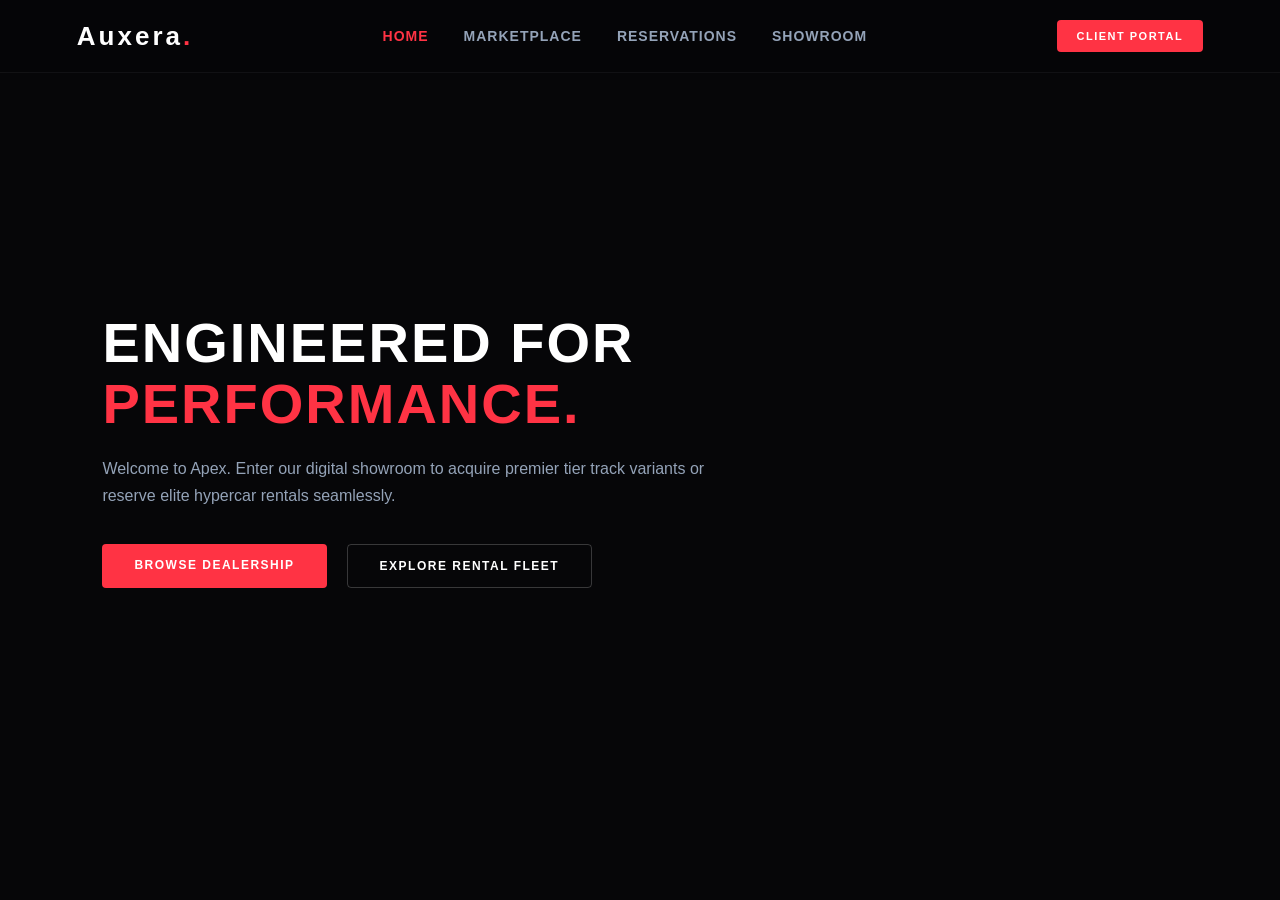
==== index.html @ 913006af "first commit" ====
<!DOCTYPE html>
<html lang="en">
<head>
    <meta charset="UTF-8">
    <meta name="viewport" content="width=device-width, initial-scale=1.0">
    <title>AUXERA AUTOMOTIVE</title>
    <!-- Linking our global styling stylesheet -->
    <link rel="stylesheet" href="style.css">
</head>
<body>

    <!-- 1. PERSISTENT GLASS NAVIGATION BAR -->
    <nav class="car-nav">
        <div class="logo">Auxera<span>.</span></div>
        
        <ul class="nav-links">
            <li><a href="index.html" class="active">Home</a></li>
            <li><a href="marketplace.html">Marketplace</a></li>
            <li><a href="booking.html">Reservations</a></li>
            <li><a href="contact.html">Showroom</a></li>
        </ul>

        <!-- Dynamic Auth Button controlled by our JS gatekeeper -->
        <div class="nav-actions">
            <button id="navAuthBtn" class="btn-premium btn-small" onclick="openAuthModal()">Client Portal</button>
        </div>
    </nav>

    <!-- 2. HIGH-IMPACT SPLIT HERO SECTION -->
    <header class="hero-section">
        <div class="hero-overlay"></div>
        <div class="hero-content">
            <h1>ENGINEERED FOR <br><span>PERFORMANCE.</span></h1>
            <p>Welcome to Apex. Enter our digital showroom to acquire premier tier track variants or reserve elite hypercar rentals seamlessly.</p>
            
            <div class="hero-buttons">
                <!-- Directs user to the Marketplace section -->
                <a href="marketplace.html?mode=buy" class="btn-premium">Browse Dealership</a>
                <!-- Directs user to the Rental section on the same page -->
                <a href="marketplace.html?mode=rent" class="btn-premium btn-outline">Explore Rental Fleet</a>
            </div>
        </div>
    </header>

    <!-- 3. PREMIUM AUTHENTICATION MODAL (Hidden by default, triggered on action) -->
    <div id="authModal" class="modal-overlay">
        <div class="auth-card">
            <button class="close-modal-btn" onclick="closeAuthModal()">&times;</button>
            
            <!-- Login State -->
            <div id="loginFormContainer">
                <h2>Access the Fleet</h2>
                <p>Log in to your premium profile to initiate bookings.</p>
                <form class="auth-form" onsubmit="handleAuthSubmit(event, 'login')">
                    <div class="input-group">
                        <label>Email Address</label>
                        <input type="email" id="loginEmail" required placeholder="name@luxury.com">
                    </div>
                    <div class="input-group">
                        <label>Password</label>
                        <input type="password" id="loginPassword" required placeholder="••••••••">
                    </div>
                    <button type="submit" class="btn-premium" style="width: 100%; margin-top: 10px;">Secure Login</button>
                </form>
                <p class="auth-switch">New to the showroom? <a href="#" onclick="toggleAuthMode()">Create an Account</a></p>
            </div>

            <!-- Signup State -->
            <div id="signupFormContainer" style="display: none;">
                <h2>Join the Club</h2>
                <p>Create an account to unlock test drives and custom rentals.</p>
                <form class="auth-form" onsubmit="handleAuthSubmit(event, 'signup')">
                    <div class="input-group">
                        <label>Full Name</label>
                        <input type="text" id="signupName" required placeholder="John Doe">
                    </div>
                    <div class="input-group">
                        <label>Email Address</label>
                        <input type="email" id="signupEmail" required placeholder="name@luxury.com">
                    </div>
                    <div class="input-group">
                        <label>Create Password</label>
                        <input type="password" id="signupPassword" required placeholder="••••••••">
                    </div>
                    <button type="submit" class="btn-premium" style="width: 100%; margin-top: 10px;">Register Account</button>
                </form>
                <p class="auth-switch">Already a member? <a href="#" onclick="toggleAuthMode()">Log In Instead</a></p>
            </div>
        </div>
    </div>

    <!-- Connecting our master application logic file -->
    <script src="app.js"></script>
</body>
</html>
---- style.css ----
/* Core Reset & Fonts */
* {
    margin: 0;
    padding: 0;
    box-sizing: border-box;
    font-family: 'Segoe UI', Roboto, sans-serif;
}

body {
    background-color: #060608;
    color: #e2e8f0;
    overflow-x: hidden;
}

/* 1. Glassmorphism Navigation Styling */
.car-nav {
    display: flex;
    justify-content: space-between;
    align-items: center;
    padding: 20px 6%;
    background: rgba(6, 6, 8, 0.8);
    border-bottom: 1px solid rgba(255, 255, 255, 0.05);
    position: fixed;
    width: 100%;
    top: 0;
    left: 0;
    z-index: 1000;
    backdrop-filter: blur(15px);
}

.logo {
    font-size: 26px;
    font-weight: 900;
    letter-spacing: 3px;
    color: #ffffff;
}

.logo span {
    color: #ff3344; /* Electric Crimson Red */
}

.nav-links {
    display: flex;
    gap: 35px;
    list-style: none;
}

.nav-links a {
    color: #94a3b8;
    text-decoration: none;
    font-weight: 600;
    font-size: 14px;
    text-transform: uppercase;
    letter-spacing: 1px;
    transition: all 0.3s ease;
}

.nav-links a:hover, .nav-links a.active {
    color: #ff3344;
}

/* 2. Premium Hero Showroom Panel */
.hero-section {
    position: relative;
    height: 100vh;
    width: 100vw;
    display: flex;
    align-items: center;
    padding: 0 8%;
    /* High quality dark luxury carbon supercar backdrop background image */
    background: url('https://images.unsplash.com/photo-1614162692292-7ac56d7f7f1e?q=80&w=2070&auto=format&fit=crop') center/cover no-repeat;
}

.hero-overlay {
    position: absolute;
    top: 0;
    left: 0;
    width: 100%;
    height: 100%;
    background: linear-gradient(90deg, #060608 25%, rgba(6, 6, 8, 0.4) 100%);
    z-index: 1;
}

.hero-content {
    position: relative;
    z-index: 2;
    max-width: 650px;
}

.hero-content h1 {
    font-size: 56px;
    font-weight: 900;
    line-height: 1.1;
    letter-spacing: 2px;
    color: #ffffff;
    margin-bottom: 20px;
}

.hero-content h1 span {
    color: #ff3344;
}

.hero-content p {
    font-size: 16px;
    color: #94a3b8;
    margin-bottom: 35px;
    line-height: 1.7;
}

/* Buttons UI Layout */
.hero-buttons {
    display: flex;
    gap: 20px;
}

.btn-premium {
    padding: 14px 32px;
    background: #ff3344;
    color: #ffffff;
    text-decoration: none;
    font-weight: 700;
    text-transform: uppercase;
    font-size: 12px;
    letter-spacing: 1.5px;
    border-radius: 4px;
    border: none;
    cursor: pointer;
    transition: all 0.3s cubic-bezier(0.16, 1, 0.3, 1);
}

.btn-premium:hover {
    background: #e02232;
    box-shadow: 0 0 25px rgba(255, 51, 68, 0.4);
    transform: translateY(-2px);
}

.btn-small {
    padding: 10px 20px;
    font-size: 11px;
}

.btn-outline {
    background: transparent;
    border: 1px solid rgba(255, 255, 255, 0.2);
    color: #ffffff;
}

.btn-outline:hover {
    background: #ffffff;
    color: #060608;
    border-color: #ffffff;
    box-shadow: 0 0 25px rgba(255, 255, 255, 0.2);
}

/* 3. Authentication Modal UI Glass Box styles */
.modal-overlay {
    position: fixed;
    top: 0;
    left: 0;
    width: 100%;
    height: 100%;
    background: rgba(3, 3, 4, 0.85);
    backdrop-filter: blur(15px);
    display: none;
    justify-content: center;
    align-items: center;
    z-index: 2000;
}

.auth-card {
    background: rgba(20, 20, 25, 0.7);
    border: 1px solid rgba(255, 255, 255, 0.05);
    border-radius: 8px;
    padding: 45px;
    width: 100%;
    max-width: 440px;
    position: relative;
    box-shadow: 0 20px 50px rgba(0,0,0,0.6);
}

.close-modal-btn {
    position: absolute;
    top: 20px;
    right: 25px;
    background: transparent;
    border: none;
    color: #64748b;
    font-size: 32px;
    cursor: pointer;
}

.close-modal-btn:hover { color: #ff3344; }
.auth-card h2 { color: #fff; font-size: 26px; margin-bottom: 8px; letter-spacing: 1px;}
.auth-card p { color: #64748b; font-size: 14px; margin-bottom: 30px; }
.auth-form { display: flex; flex-direction: column; gap: 22px; }
.input-group { display: flex; flex-direction: column; gap: 8px; text-align: left; }
.input-group label { color: #94a3b8; font-size: 12px; font-weight: 700; text-transform: uppercase; letter-spacing: 1px;}
.input-group input { width: 100%; padding: 14px; background: #0c0c0e; border: 1px solid rgba(255,255,255,0.08); color: #fff; border-radius: 4px; font-size: 14px;}
.input-group input:focus { outline: none; border-color: #ff3344; box-shadow: 0 0 10px rgba(255,51,68,0.1); }
.auth-switch { margin-top: 25px; font-size: 13px; color: #64748b; text-align: center;}
.auth-switch a { color: #ff3344; text-decoration: none; font-weight: 600; }
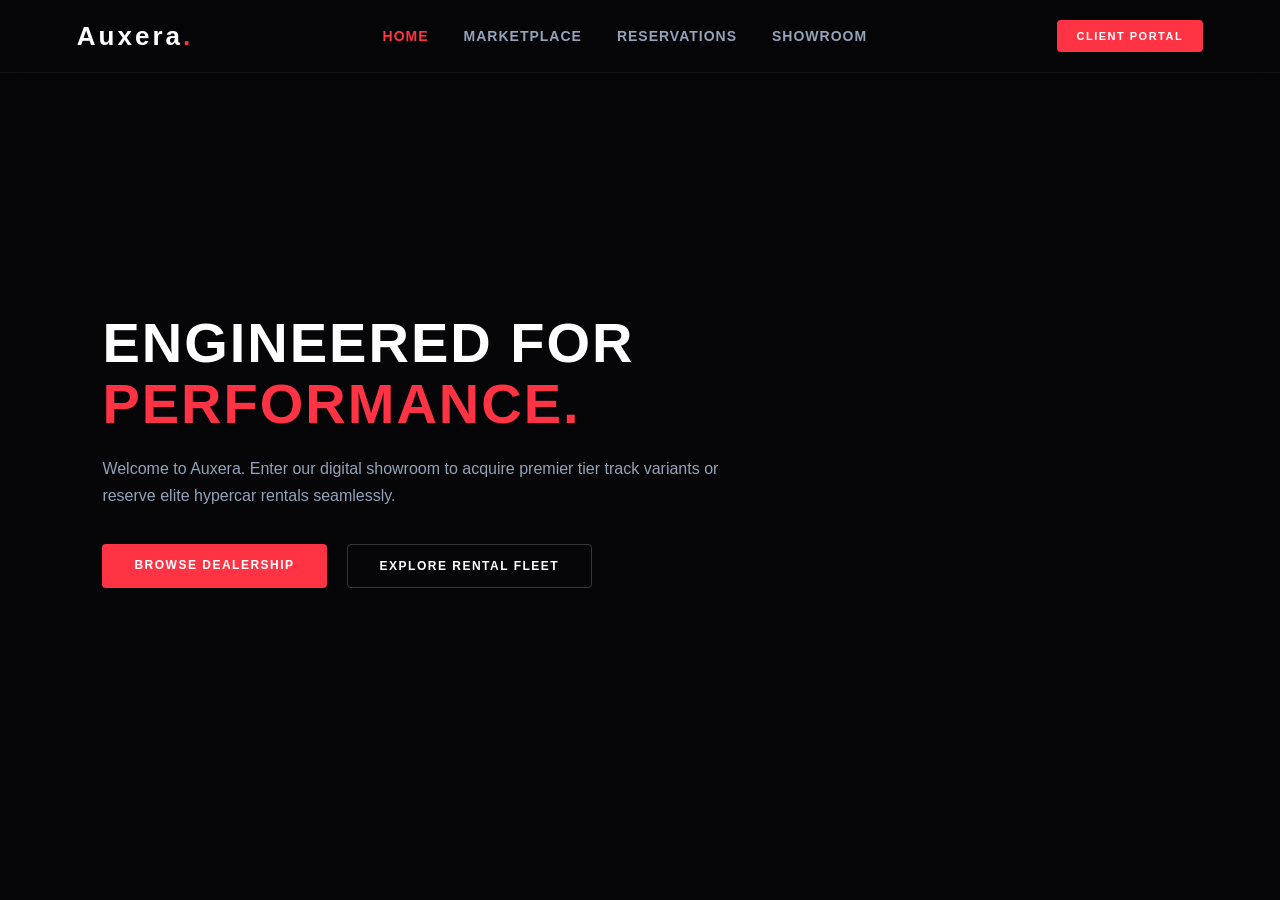
==== commit 746e5670: "update home page" ====
--- a/index.html
+++ b/index.html
@@ -23,6 +23,7 @@
         <!-- Dynamic Auth Button controlled by our JS gatekeeper -->
         <div class="nav-actions">
             <button id="navAuthBtn" class="btn-premium btn-small" onclick="openAuthModal()">Client Portal</button>
+            
         </div>
     </nav>
 
@@ -31,7 +32,7 @@
         <div class="hero-overlay"></div>
         <div class="hero-content">
             <h1>ENGINEERED FOR <br><span>PERFORMANCE.</span></h1>
-            <p>Welcome to Apex. Enter our digital showroom to acquire premier tier track variants or reserve elite hypercar rentals seamlessly.</p>
+            <p>Welcome to Auxera. Enter our digital showroom to acquire premier tier track variants or reserve elite hypercar rentals seamlessly.</p>
             
             <div class="hero-buttons">
                 <!-- Directs user to the Marketplace section -->
@@ -65,6 +66,7 @@
                 <p class="auth-switch">New to the showroom? <a href="#" onclick="toggleAuthMode()">Create an Account</a></p>
             </div>
 
+
             <!-- Signup State -->
             <div id="signupFormContainer" style="display: none;">
                 <h2>Join the Club</h2>
@@ -90,6 +92,6 @@
     </div>
 
     <!-- Connecting our master application logic file -->
-    <script src="app.js"></script>
+    <script src="script.js"></script>
 </body>
 </html>
--- a/style.css
+++ b/style.css
@@ -1,4 +1,4 @@
-/* Core Reset & Fonts */
+
 * {
     margin: 0;
     padding: 0;
@@ -12,7 +12,6 @@
     overflow-x: hidden;
 }
 
-/* 1. Glassmorphism Navigation Styling */
 .car-nav {
     display: flex;
     justify-content: space-between;
@@ -59,7 +58,6 @@
     color: #ff3344;
 }
 
-/* 2. Premium Hero Showroom Panel */
 .hero-section {
     position: relative;
     height: 100vh;
@@ -107,7 +105,6 @@
     line-height: 1.7;
 }
 
-/* Buttons UI Layout */
 .hero-buttons {
     display: flex;
     gap: 20px;
@@ -152,7 +149,28 @@
     box-shadow: 0 0 25px rgba(255, 255, 255, 0.2);
 }
 
-/* 3. Authentication Modal UI Glass Box styles */
+@media (max-width: 480px) {
+    .car-container {
+        padding: 15px;
+    }
+    .hero-section h1 {
+        font-size: 28px !important; 
+        line-height: 1.2;
+    }
+    .hero-section p {
+        font-size: 14px;
+    }
+}
+
+@media (min-width: 481px) and (max-width: 1024px) {
+    .car-container {
+        padding: 30px;
+    }
+    .hero-section h1 {
+        font-size: 48px !important;
+    }
+}
+
 .modal-overlay {
     position: fixed;
     top: 0;
@@ -189,6 +207,508 @@
     cursor: pointer;
 }
 
+.market-header {
+    text-align: center;
+    margin-bottom: 50px;
+    margin-top: 40px;
+}
+
+.market-header h2 {
+    font-size: 36px;
+    font-weight: 800;
+    letter-spacing: 1px;
+    color: #fff;
+}
+
+.showroom-tabs {
+    display: inline-flex;
+    background: #111115;
+    padding: 6px;
+    border-radius: 6px;
+    margin-top: 30px;
+    border: 1px solid rgba(255, 255, 255, 0.05);
+}
+
+.tab-btn {
+    padding: 12px 30px;
+    background: transparent;
+    border: none;
+    color: #94a3b8;
+    font-weight: 700;
+    cursor: pointer;
+    text-transform: uppercase;
+    font-size: 12px;
+    letter-spacing: 1px;
+    border-radius: 4px;
+    transition: all 0.3s ease;
+}
+
+.tab-btn.active {
+    background: #ff3344;
+    color: #fff;
+    box-shadow: 0 4px 15px rgba(255, 51, 68, 0.2);
+}
+
+.fleet-grid {
+    display: grid;
+    grid-template-columns: repeat(auto-fill, minmax(340px, 1fr));
+    gap: 30px;
+}
+
+.car-card {
+    background: #111115;
+    border: 1px solid rgba(255, 255, 255, 0.03);
+    border-radius: 6px;
+    overflow: hidden;
+    transition: all 0.3s cubic-bezier(0.16, 1, 0.3, 1);
+}
+
+.car-card:hover {
+    transform: translateY(-8px);
+    border-color: rgba(255, 51, 68, 0.3);
+    box-shadow: 0 15px 40px rgba(0, 0, 0, 0.6);
+}
+
+.car-img-wrapper {
+    height: 220px;
+    width: 100%;
+    overflow: hidden;
+}
+
+.filter-panel {
+    display: flex;
+    gap: 20px;
+    margin-bottom: 40px;
+    background: #111115;
+    padding: 20px;
+    border-radius: 6px;
+    border: 1px solid rgba(255, 255, 255, 0.03);
+}
+
+.search-box { flex: 2; }
+.dropdown-box { flex: 1; }
+
+.filter-panel input, .filter-panel select {
+    width: 100%;
+    padding: 14px;
+    background: #060608;
+    border: 1px solid rgba(255,255,255,0.08);
+    color: #fff;
+    border-radius: 4px;
+    font-size: 14px;
+}
+
+.filter-panel input:focus, .filter-panel select:focus {
+    outline: none;
+    border-color: #ff3344;
+}
+
+.car-img-wrapper { position: relative; }
+
+.category-badge {
+    position: absolute;
+    top: 15px;
+    left: 15px;
+    padding: 5px 12px;
+    font-size: 11px;
+    font-weight: 800;
+    border-radius: 4px;
+    z-index: 10;
+    letter-spacing: 0.5px;
+}
+
+
+@media (max-width: 480px) {
+    .search-filter-bar {
+        flex-direction: column !important;
+        gap: 12px;
+    }
+    .search-filter-bar input,
+    .search-filter-bar select {
+        width: 100% !important;
+    }
+    .car-grid {
+        grid-template-columns: 1fr !important; 
+        gap: 15px;
+    }
+}
+
+@media (min-width: 481px) and (max-width: 1024px) {
+    .search-filter-bar {
+        gap: 15px;
+    }
+    .car-grid {
+        grid-template-columns: repeat(2, 1fr) !important; 
+        gap: 20px;
+    }
+}
+
+.badge-new { background: #3b82f6; color: #fff; }
+.badge-used { background: #eab308; color: #000; }
+.badge-electric { background: #10b981; color: #fff; }
+
+.no-results {
+    grid-column: 1 / -1;
+    text-align: center;
+    color: #64748b;
+    padding: 60px 0;
+    font-size: 16px;
+}
+
+.car-img-wrapper img {
+    width: 100%;
+    height: 100%;
+    object-fit: cover;
+    transition: transform 0.5s ease;
+}
+
+.car-card:hover .car-img-wrapper img {
+    transform: scale(1.05);
+}
+
+.car-info {
+    padding: 25px;
+}
+
+.car-info h3 {
+    font-size: 20px;
+    color: #fff;
+    margin-bottom: 10px;
+}
+
+.car-container {
+    width: 85%;
+    max-width: 1200px;
+    margin: 0 auto;
+    padding-top: 140px;
+    padding-bottom: 80px;
+}
+
+.car-specs {
+    display: flex;
+    gap: 15px;
+    color: #64748b;
+    font-size: 13px;
+    margin-bottom: 20px;
+    border-bottom: 1px solid rgba(255,255,255,0.05);
+    padding-bottom: 15px;
+}
+
+.car-price-row {
+    display: flex;
+    justify-content: space-between;
+    align-items: center;
+}
+
+.car-price {
+    font-size: 22px;
+    font-weight: 800;
+    color: #fff;
+}
+
+.car-price span {
+    font-size: 13px;
+    color: #64748b;
+    font-weight: 400;
+}
+
+.booking-workspace {
+    display: flex;
+    gap: 40px;
+    align-items: flex-start;
+    margin-top: 20px;
+}
+
+.booking-card {
+    flex: 2;
+    background: #111115;
+    padding: 40px;
+    border-radius: 6px;
+    border: 1px solid rgba(255, 255, 255, 0.03);
+}
+
+.summary-card {
+    flex: 1;
+    background: #0c0c0f;
+    padding: 35px;
+    border-radius: 6px;
+    border: 1px solid rgba(255, 255, 255, 0.01);
+    position: sticky;
+    top: 140px; 
+}
+
+.booking-card h3, .summary-card h3 {
+    font-size: 20px;
+    color: #fff;
+    margin-bottom: 25px;
+    letter-spacing: 0.5px;
+}
+
+@media (max-width: 480px) {
+    .booking-workspace {
+        flex-direction: column !important;
+    }
+    .booking-card, .summary-card {
+        width: 100% !important;
+        padding: 20px !important;
+    }
+    .input-row {
+        flex-direction: column !important;
+        gap: 0;
+    }
+}
+
+
+@media (min-width: 481px) and (max-width: 1024px) {
+    .booking-workspace {
+        flex-direction: column !important; 
+        gap: 30px;
+    }
+    .booking-card, .summary-card {
+        width: 100% !important;
+    }
+}
+
+
+.input-row {
+    display: flex;
+    gap: 20px;
+}
+
+.input-row .input-group {
+    flex: 1;
+}
+
+
+.booking-card input, .booking-card select {
+    width: 100%;
+    padding: 14px;
+    background: #060608;
+    border: 1px solid rgba(255, 255, 255, 0.08);
+    color: #fff;
+    border-radius: 4px;
+    font-size: 14px;
+    margin-top: 8px;
+}
+
+.booking-card input:focus, .booking-card select:focus {
+    outline: none;
+    border-color: #ff3344;
+}
+
+.clearance-badge {
+    padding: 10px 15px;
+    border-radius: 4px;
+    font-size: 13px;
+    font-weight: 600;
+    text-align: center;
+}
+
+.status-active {
+    background: rgba(16, 185, 129, 0.1);
+    color: #10b981;
+    border: 1px solid rgba(16, 185, 129, 0.2);
+}
+
+.summary-divider {
+    border: 0;
+    border-top: 1px solid rgba(255, 255, 255, 0.05);
+    margin: 25px 0;
+}
+
+.summary-card h4 {
+    color: #64748b;
+    font-size: 12px;
+    text-transform: uppercase;
+    letter-spacing: 1px;
+    margin-bottom: 15px;
+}
+
+.receipt-row {
+    display: flex;
+    justify-content: space-between;
+    font-size: 14px;
+    color: #fff;
+    margin-bottom: 12px;
+}
+
+.highlight-text {
+    color: #ff3344;
+    font-weight: 700;
+    font-size: 12px;
+    letter-spacing: 0.5px;
+}
+
+.premium-notice {
+    background: #111115;
+    padding: 20px;
+    border-radius: 4px;
+    margin-top: 30px;
+    border-left: 3px solid #ff3344;
+}
+
+.premium-notice h5 {
+    color: #fff;
+    font-size: 13px;
+    margin-bottom: 6px;
+}
+
+.premium-notice p {
+    color: #64748b;
+    font-size: 12px;
+    line-height: 1.6;
+}
+
+@media (max-width: 480px) {
+    .contact-workspace {
+        flex-direction: column !important;
+    }
+    .contact-card, .details-card {
+        width: 100% !important;
+        padding: 20px !important;
+    }
+}
+
+
+@media (min-width: 481px) and (max-width: 1024px) {
+    .contact-workspace {
+        flex-direction: column !important;
+        gap: 30px;
+    }
+    .contact-card, .details-card {
+        width: 100% !important;
+    }
+}
+
+@media (max-width: 992px) {
+    .booking-workspace {
+        flex-direction: column;
+    }
+    .summary-card {
+        width: 100%;
+        position: static;
+    }
+}
+
+.contact-workspace {
+    display: flex;
+    gap: 40px;
+    align-items: flex-start;
+    margin-top: 20px;
+}
+
+.contact-card {
+    flex: 3;
+    background: #111115;
+    padding: 40px;
+    border-radius: 6px;
+    border: 1px solid rgba(255, 255, 255, 0.03);
+}
+
+.details-card {
+    flex: 2;
+    background: #0c0c0f;
+    padding: 35px;
+    border-radius: 6px;
+    border: 1px solid rgba(255, 255, 255, 0.01);
+}
+
+.contact-card h3 {
+    font-size: 20px;
+    color: #fff;
+    margin-bottom: 25px;
+    letter-spacing: 0.5px;
+}
+
+.contact-card textarea {
+    width: 100%;
+    padding: 14px;
+    background: #060608;
+    border: 1px solid rgba(255, 255, 255, 0.08);
+    color: #fff;
+    border-radius: 4px;
+    font-size: 14px;
+    margin-top: 8px;
+    resize: none;
+    font-family: inherit;
+}
+
+.contact-card textarea:focus {
+    outline: none;
+    border-color: #ff3344;
+}
+
+.info-block h4 {
+    color: #fff;
+    font-size: 15px;
+    margin-bottom: 12px;
+    letter-spacing: 0.5px;
+}
+
+.info-block p {
+    color: #64748b;
+    font-size: 14px;
+    line-height: 1.6;
+}
+
+.hours-row {
+    display: flex;
+    justify-content: space-between;
+    font-size: 14px;
+    color: #64748b;
+    margin-bottom: 10px;
+}
+
+.hours-row span:last-child {
+    color: #fff;
+}
+
+.hours-row .highlight-text {
+    color: #ff3344 !important;
+    font-weight: 700;
+}
+
+@media (max-width: 480px) {
+    .car-nav {
+        padding: 15px !important;
+        flex-direction: column !important;
+        gap: 12px;
+    }
+    .nav-links {
+        flex-direction: row !important;
+        flex-wrap: wrap;
+        justify-content: center;
+        gap: 12px;
+    }
+    .nav-links a {
+        font-size: 12px;
+    }
+    .nav-actions {
+        width: 100%;
+    }
+    .nav-actions .btn-premium {
+        width: 100% !important;
+    }
+}
+
+@media (min-width: 481px) and (max-width: 1024px) {
+    .car-nav {
+        padding: 20px 40px !important;
+    }
+    .nav-links gap {
+        gap: 20px;
+    }
+}
+
+@media (max-width: 992px) {
+    .contact-workspace {
+        flex-direction: column;
+    }
+    .details-card {
+        width: 100%;
+    }
+}
+
 .close-modal-btn:hover { color: #ff3344; }
 .auth-card h2 { color: #fff; font-size: 26px; margin-bottom: 8px; letter-spacing: 1px;}
 .auth-card p { color: #64748b; font-size: 14px; margin-bottom: 30px; }
@@ -198,4 +718,5 @@
 .input-group input { width: 100%; padding: 14px; background: #0c0c0e; border: 1px solid rgba(255,255,255,0.08); color: #fff; border-radius: 4px; font-size: 14px;}
 .input-group input:focus { outline: none; border-color: #ff3344; box-shadow: 0 0 10px rgba(255,51,68,0.1); }
 .auth-switch { margin-top: 25px; font-size: 13px; color: #64748b; text-align: center;}
-.auth-switch a { color: #ff3344; text-decoration: none; font-weight: 600; }+.auth-switch a { color: #ff3344; text-decoration: none; font-weight: 600; }
+
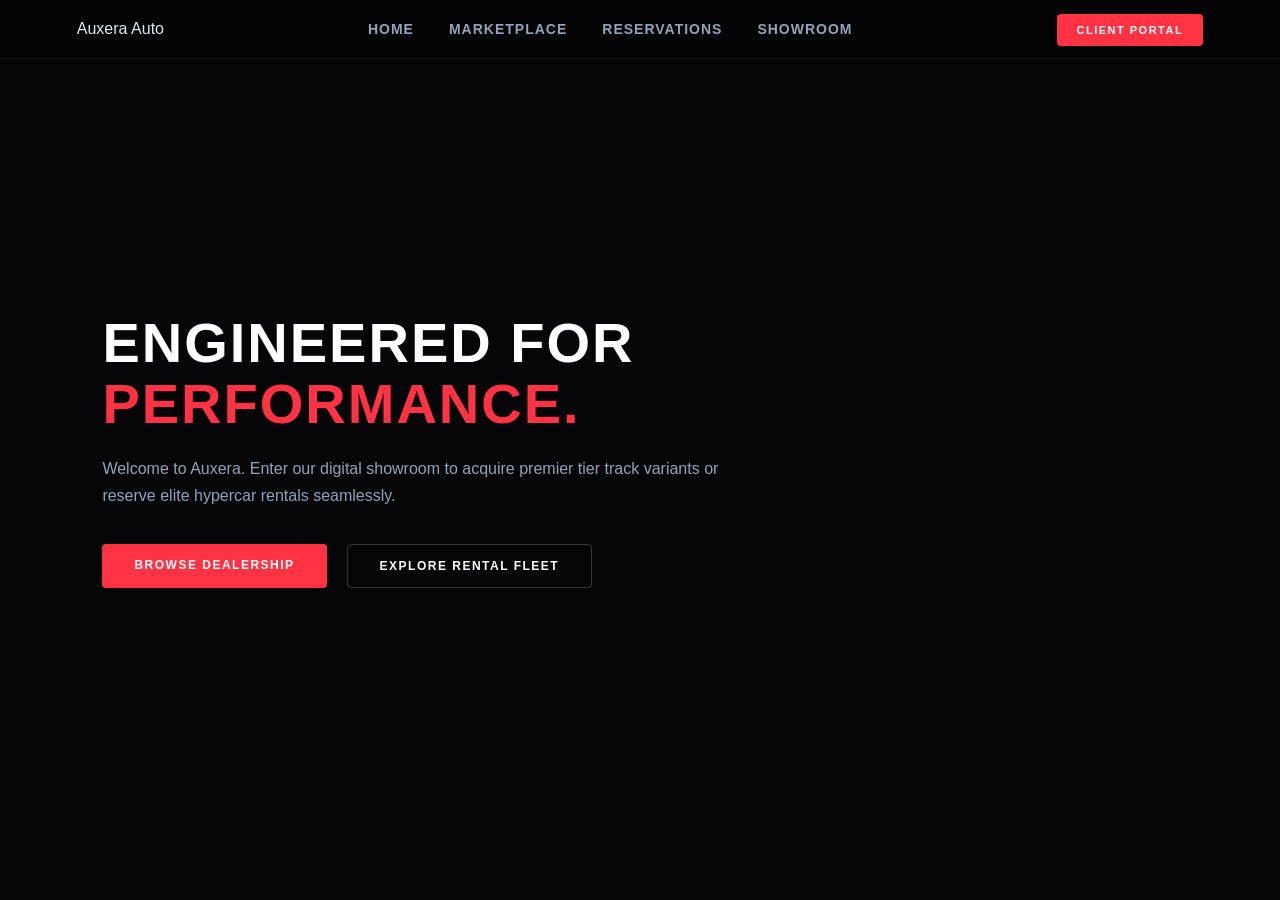
==== commit 84ff8385: "added hambuger" ====
--- a/index.html
+++ b/index.html
@@ -8,24 +8,26 @@
     <link rel="stylesheet" href="style.css">
 </head>
 <body>
+<nav class="car-nav">
+  <div class="nav-logo">Auxera Auto</div>
+  
+  <button class="menu-toggle" id="menuToggle" aria-label="Toggle navigation">
+    <span class="bar"></span>
+    <span class="bar"></span>
+    <span class="bar"></span>
+  </button>
 
-    <!-- 1. PERSISTENT GLASS NAVIGATION BAR -->
-    <nav class="car-nav">
-        <div class="logo">Auxera<span>.</span></div>
-        
-        <ul class="nav-links">
-            <li><a href="index.html" class="active">Home</a></li>
-            <li><a href="marketplace.html">Marketplace</a></li>
-            <li><a href="booking.html">Reservations</a></li>
-            <li><a href="contact.html">Showroom</a></li>
-        </ul>
-
-        <!-- Dynamic Auth Button controlled by our JS gatekeeper -->
-        <div class="nav-actions">
-            <button id="navAuthBtn" class="btn-premium btn-small" onclick="openAuthModal()">Client Portal</button>
-            
-        </div>
-    </nav>
+  <div class="nav-links" id="navLinks">
+    <a href="index.html">Home</a>
+    <a href="marketplace.html">Marketplace</a>
+    <a href="booking.html">Reservations</a>
+    <a href="contact.html">Showroom</a>
+  </div>
+  
+  <div class="nav-actions">
+    <a href="#" class="btn-premium btn-small" onclick="openAuthModal()">Client Portal</a>
+  </div>
+</nav>
 
     <!-- 2. HIGH-IMPACT SPLIT HERO SECTION -->
     <header class="hero-section">
--- a/style.css
+++ b/style.css
@@ -25,6 +25,51 @@
     left: 0;
     z-index: 1000;
     backdrop-filter: blur(15px);
+}
+
+/* --- Desktop Default Styles --- */
+.menu-toggle {
+    display: none; /* Hidden on laptops/desktops */
+    flex-direction: column;
+    justify-content: space-between;
+    width: 30px;
+    height: 21px;
+    background: transparent;
+    border: none;
+    cursor: pointer;
+    z-index: 1001;
+}
+
+.menu-toggle .bar {
+    height: 3px;
+    width: 100%;
+    background-color: #ffffff; /* Matches your premium aesthetic */
+    transition: all 0.3s ease;
+}
+
+/* --- Universal Mobile Breakpoint Override --- */
+@media (max-width: 768px) {
+    .menu-toggle {
+        display: flex; /* Revealed on smartphones & tablets */
+    }
+
+    .nav-links {
+        display: none; /* Hidden by default on mobile until toggled */
+        position: absolute;
+        top: 70px;
+        left: 0;
+        width: 100%;
+        background-color: #0b0b0b; /* Dark luxury fallback background */
+        flex-direction: column !important;
+        padding: 20px 0;
+        text-align: center;
+        border-bottom: 1px solid #1a1a1a;
+    }
+
+    /* Active utility class injected via JavaScript */
+    .nav-links.active {
+        display: flex !important;
+    }
 }
 
 .logo {
@@ -93,6 +138,19 @@
     color: #ffffff;
     margin-bottom: 20px;
 }
+
+
+.close-modal-btn:hover { color: #ff3344; }
+.auth-card h2 { color: #fff; font-size: 26px; margin-bottom: 8px; letter-spacing: 1px;}
+.auth-card p { color: #64748b; font-size: 14px; margin-bottom: 30px; }
+.auth-form { display: flex; flex-direction: column; gap: 22px; }
+.input-group { display: flex; flex-direction: column; gap: 8px; text-align: left; }
+.input-group label { color: #94a3b8; font-size: 12px; font-weight: 700; text-transform: uppercase; letter-spacing: 1px;}
+.input-group input { width: 100%; padding: 14px; background: #0c0c0e; border: 1px solid rgba(255,255,255,0.08); color: #fff; border-radius: 4px; font-size: 14px;}
+.input-group input:focus { outline: none; border-color: #ff3344; box-shadow: 0 0 10px rgba(255,51,68,0.1); }
+.auth-switch { margin-top: 25px; font-size: 13px; color: #64748b; text-align: center;}
+.auth-switch a { color: #ff3344; text-decoration: none; font-weight: 600; }
+
 
 .hero-content h1 span {
     color: #ff3344;
@@ -709,14 +767,3 @@
     }
 }
 
-.close-modal-btn:hover { color: #ff3344; }
-.auth-card h2 { color: #fff; font-size: 26px; margin-bottom: 8px; letter-spacing: 1px;}
-.auth-card p { color: #64748b; font-size: 14px; margin-bottom: 30px; }
-.auth-form { display: flex; flex-direction: column; gap: 22px; }
-.input-group { display: flex; flex-direction: column; gap: 8px; text-align: left; }
-.input-group label { color: #94a3b8; font-size: 12px; font-weight: 700; text-transform: uppercase; letter-spacing: 1px;}
-.input-group input { width: 100%; padding: 14px; background: #0c0c0e; border: 1px solid rgba(255,255,255,0.08); color: #fff; border-radius: 4px; font-size: 14px;}
-.input-group input:focus { outline: none; border-color: #ff3344; box-shadow: 0 0 10px rgba(255,51,68,0.1); }
-.auth-switch { margin-top: 25px; font-size: 13px; color: #64748b; text-align: center;}
-.auth-switch a { color: #ff3344; text-decoration: none; font-weight: 600; }
-
